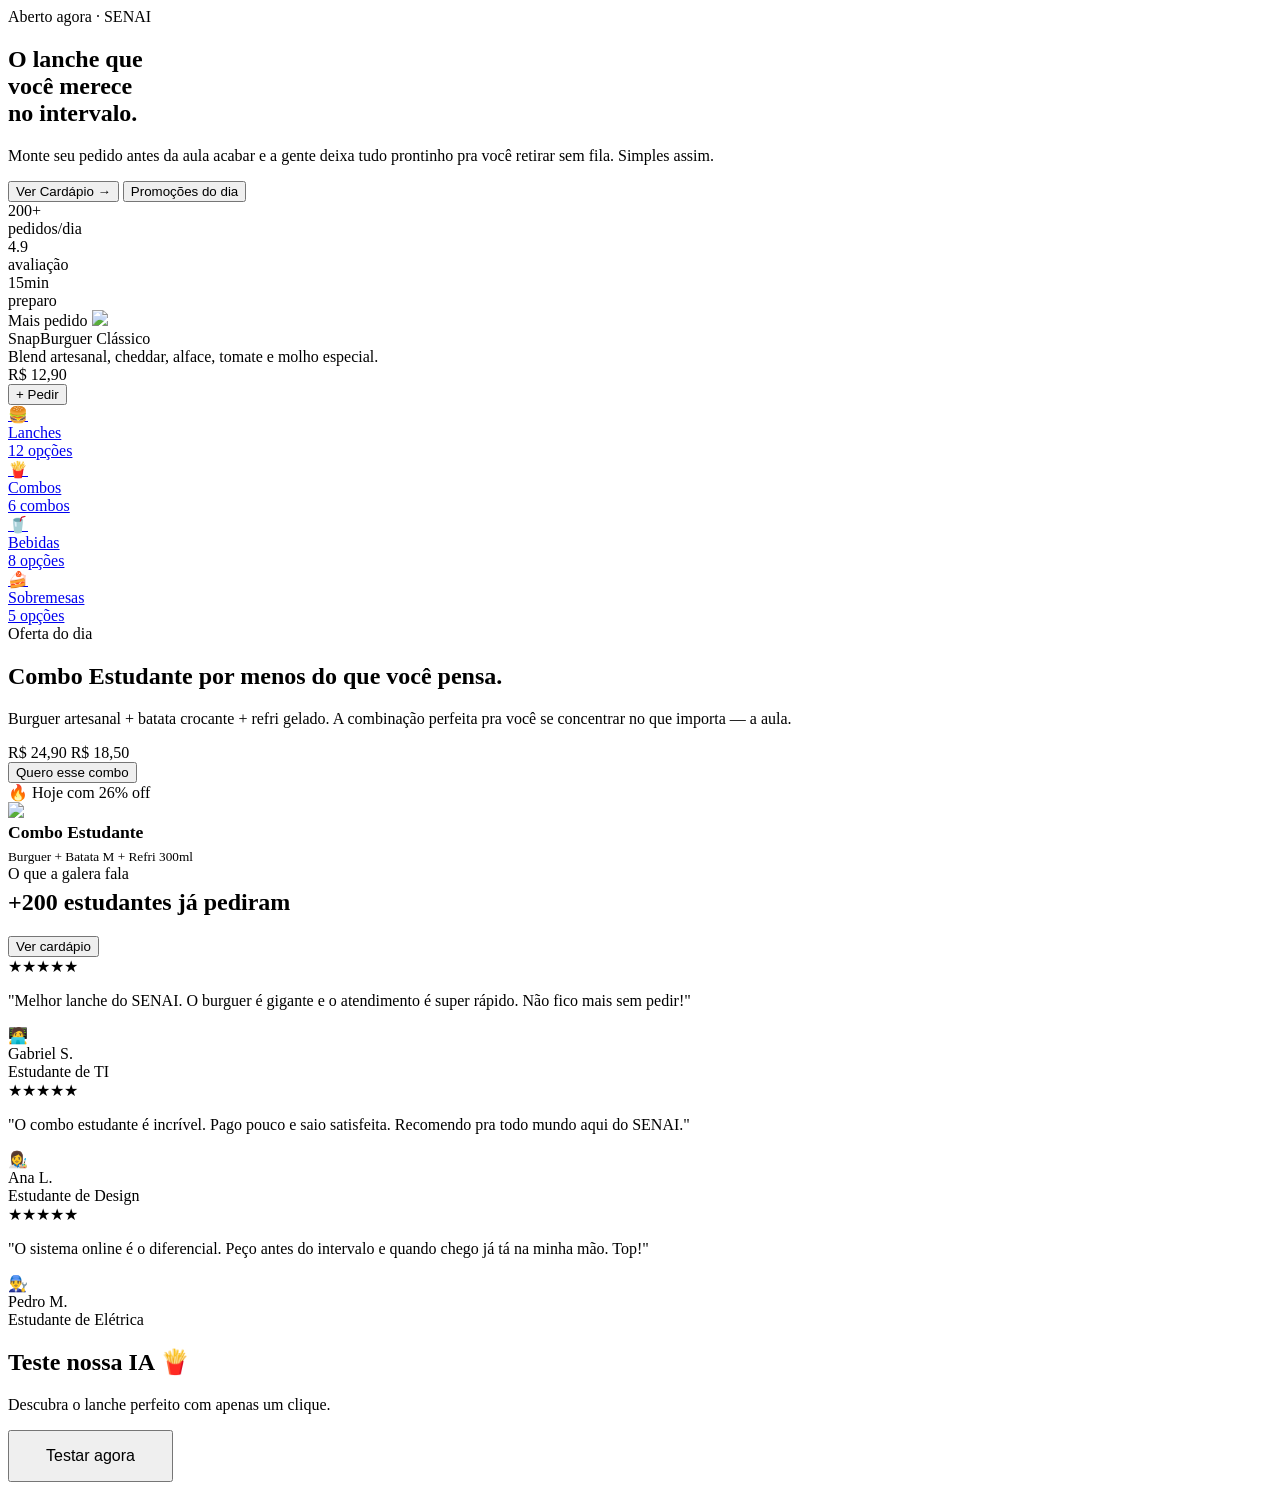
==== index.html @ 7b3da9c2 "Add files via upload" ====
<!DOCTYPE html>
<html lang="pt-BR">
<head>
  <meta charset="UTF-8">
  <meta name="viewport" content="width=device-width, initial-scale=1.0">
  <title>SnapBite — Lanchonete do SENAI</title>
  <link rel="icon" href="data:image/svg+xml,<svg xmlns='http://www.w3.org/2000/svg' viewBox='0 0 100 100'><text y='.9em' font-size='90'>🍔</text></svg>">
  <link rel="stylesheet" href="css/global.css">
  <link rel="stylesheet" href="css/home.css">
</head>
<body>
  <script src="js/skeleton.js"></script>
 

  <main>
    <!-- HERO -->
    <section class="hero">
      <div class="hero-inner">
        <div class="hero-content">
          <div class="hero-tag"><span class="dot"></span> Aberto agora · SENAI</div>
          <h1>O lanche que<br>você <span class="hl">merece</span><br>no intervalo.</h1>
          <p class="hero-desc">Monte seu pedido antes da aula acabar e a gente deixa tudo prontinho pra você retirar sem fila. Simples assim.</p>
          <div class="hero-ctas">
            <a href="cardapio.html"><button class="btn-primary">Ver Cardápio →</button></a>
            <a href="promocoes.html"><button class="btn-ghost">Promoções do dia</button></a>
          </div>
          <div class="hero-nums">
            <div class="hero-num-item">
              <div class="n-val">200+</div>
              <div class="n-lab">pedidos/dia</div>
            </div>
            <div class="hero-num-item">
              <div class="n-val">4.9</div>
              <div class="n-lab">avaliação</div>
            </div>
            <div class="hero-num-item">
              <div class="n-val">15min</div>
              <div class="n-lab">preparo</div>
            </div>
          </div>
        </div>

        <div class="hero-product">
          <div class="prod-card-hero">
            <span class="badge-topo">Mais pedido</span>
            <span class="emoji-grande"><img src="img/img1.png"></span>
            <div class="prod-card-nome">SnapBurguer Clássico</div>
            <div class="prod-card-desc">Blend artesanal, cheddar, alface, tomate e molho especial.</div>
            <div class="prod-card-row">
              <div class="prod-preco">R$ 12,90</div>
              <button class="prod-add-btn" onclick="adicionarAoCarrinho({id:'snb1',nome:'SnapBurguer Clássico',preco:12.90,emoji:'🍔',desc:'Blend artesanal clássico'})">+ Pedir</button>
            </div>
          </div>
        </div>
      </div>
    </section>

    <!-- STRIP CATEGORIAS -->
    <div class="strip-cats">
      <div class="strip-cats-inner">
        <a href="cardapio.html" class="cat-item">
          <span class="cat-emoji">🍔</span>
          <div class="cat-info"><div class="cat-nome">Lanches</div><div class="cat-qtd">12 opções</div></div>
        </a>
        <a href="cardapio.html" class="cat-item">
          <span class="cat-emoji">🍟</span>
          <div class="cat-info"><div class="cat-nome">Combos</div><div class="cat-qtd">6 combos</div></div>
        </a>
        <a href="cardapio.html" class="cat-item">
          <span class="cat-emoji">🥤</span>
          <div class="cat-info"><div class="cat-nome">Bebidas</div><div class="cat-qtd">8 opções</div></div>
        </a>
        <a href="cardapio.html" class="cat-item">
          <span class="cat-emoji">🍰</span>
          <div class="cat-info"><div class="cat-nome">Sobremesas</div><div class="cat-qtd">5 opções</div></div>
        </a>
      </div>
    </div>

    <!-- DESTAQUE DO DIA -->
    <section class="sec-destaque">
      <div class="destaque-inner">
        <div class="destaque-texto">
          <span class="eyebrow" style="color:var(--terracota)">Oferta do dia</span>
          <h2>Combo Estudante por menos do que você pensa.</h2>
          <p>Burguer artesanal + batata crocante + refri gelado. A combinação perfeita pra você se concentrar no que importa — a aula.</p>
          <div class="preco-bloco">
            <span class="preco-antes">R$ 24,90</span>
            <span class="preco-agora">R$ 18,50</span>
          </div>
          <button class="btn-secondary" onclick="adicionarAoCarrinho({id:'combo1',nome:'Combo Estudante',preco:18.50,emoji:'🍔',desc:'Burguer + Batata + Refri'})">Quero esse combo</button>
        </div>
        <div class="destaque-card">
          <span class="rotulo">🔥 Hoje com 26% off</span>
          <div class="emoji-destaque"><img src="img/img2.png"></div>
          <div style="font-family:'Playfair Display',serif;font-size:1.1rem;font-weight:700;color:var(--preto-q)">Combo Estudante</div>
          <div style="color:var(--cinza-q);font-size:0.83rem;margin-top:6px">Burguer + Batata M + Refri 300ml</div>
        </div>
      </div>
    </section>

    <!-- DEPOIMENTOS -->
    <section class="sec-depo">
      <div class="sec-depo-inner">
        <div class="depo-header">
          <div>
            <span class="eyebrow">O que a galera fala</span>
            <h2 class="section-title" style="margin-top:6px">+200 estudantes já pediram</h2>
          </div>
          <a href="cardapio.html"><button class="btn-ghost">Ver cardápio</button></a>
        </div>
        <div class="depo-grid">
          <div class="depo-card">
            <div class="depo-stars">★★★★★</div>
            <p class="depo-texto">"Melhor lanche do SENAI. O burguer é gigante e o atendimento é super rápido. Não fico mais sem pedir!"</p>
            <div class="depo-autor">
              <div class="depo-av">🧑‍💻</div>
              <div><div class="depo-nome">Gabriel S.</div><div class="depo-cargo">Estudante de TI</div></div>
            </div>
          </div>
          <div class="depo-card">
            <div class="depo-stars">★★★★★</div>
            <p class="depo-texto">"O combo estudante é incrível. Pago pouco e saio satisfeita. Recomendo pra todo mundo aqui do SENAI."</p>
            <div class="depo-autor">
              <div class="depo-av">👩‍🎨</div>
              <div><div class="depo-nome">Ana L.</div><div class="depo-cargo">Estudante de Design</div></div>
            </div>
          </div>
          <div class="depo-card">
            <div class="depo-stars">★★★★★</div>
            <p class="depo-texto">"O sistema online é o diferencial. Peço antes do intervalo e quando chego já tá na minha mão. Top!"</p>
            <div class="depo-autor">
              <div class="depo-av">👨‍🔧</div>
              <div><div class="depo-nome">Pedro M.</div><div class="depo-cargo">Estudante de Elétrica</div></div>
            </div>
          </div>
        </div>
      </div>
    </section>

    <!-- CTA -->
    <section class="sec-cta">
      <div class="sec-cta-inner">
        <h2>Teste nossa IA 🍟</h2>
        <p>Descubra o lanche perfeito com apenas um clique.</p>
        <a href="IA.html"><button class="btn-primary" style="margin:0 auto;display:inline-flex;padding:15px 36px;font-size:1rem">Testar agora</button></a>
      </div>
    </section>
  </main>

  <script src="js/components.js"></script>
  <script src="js/app.js"></script>
  <script type="module" src="backend/firebase-auth.js"></script>

</body>
</html>
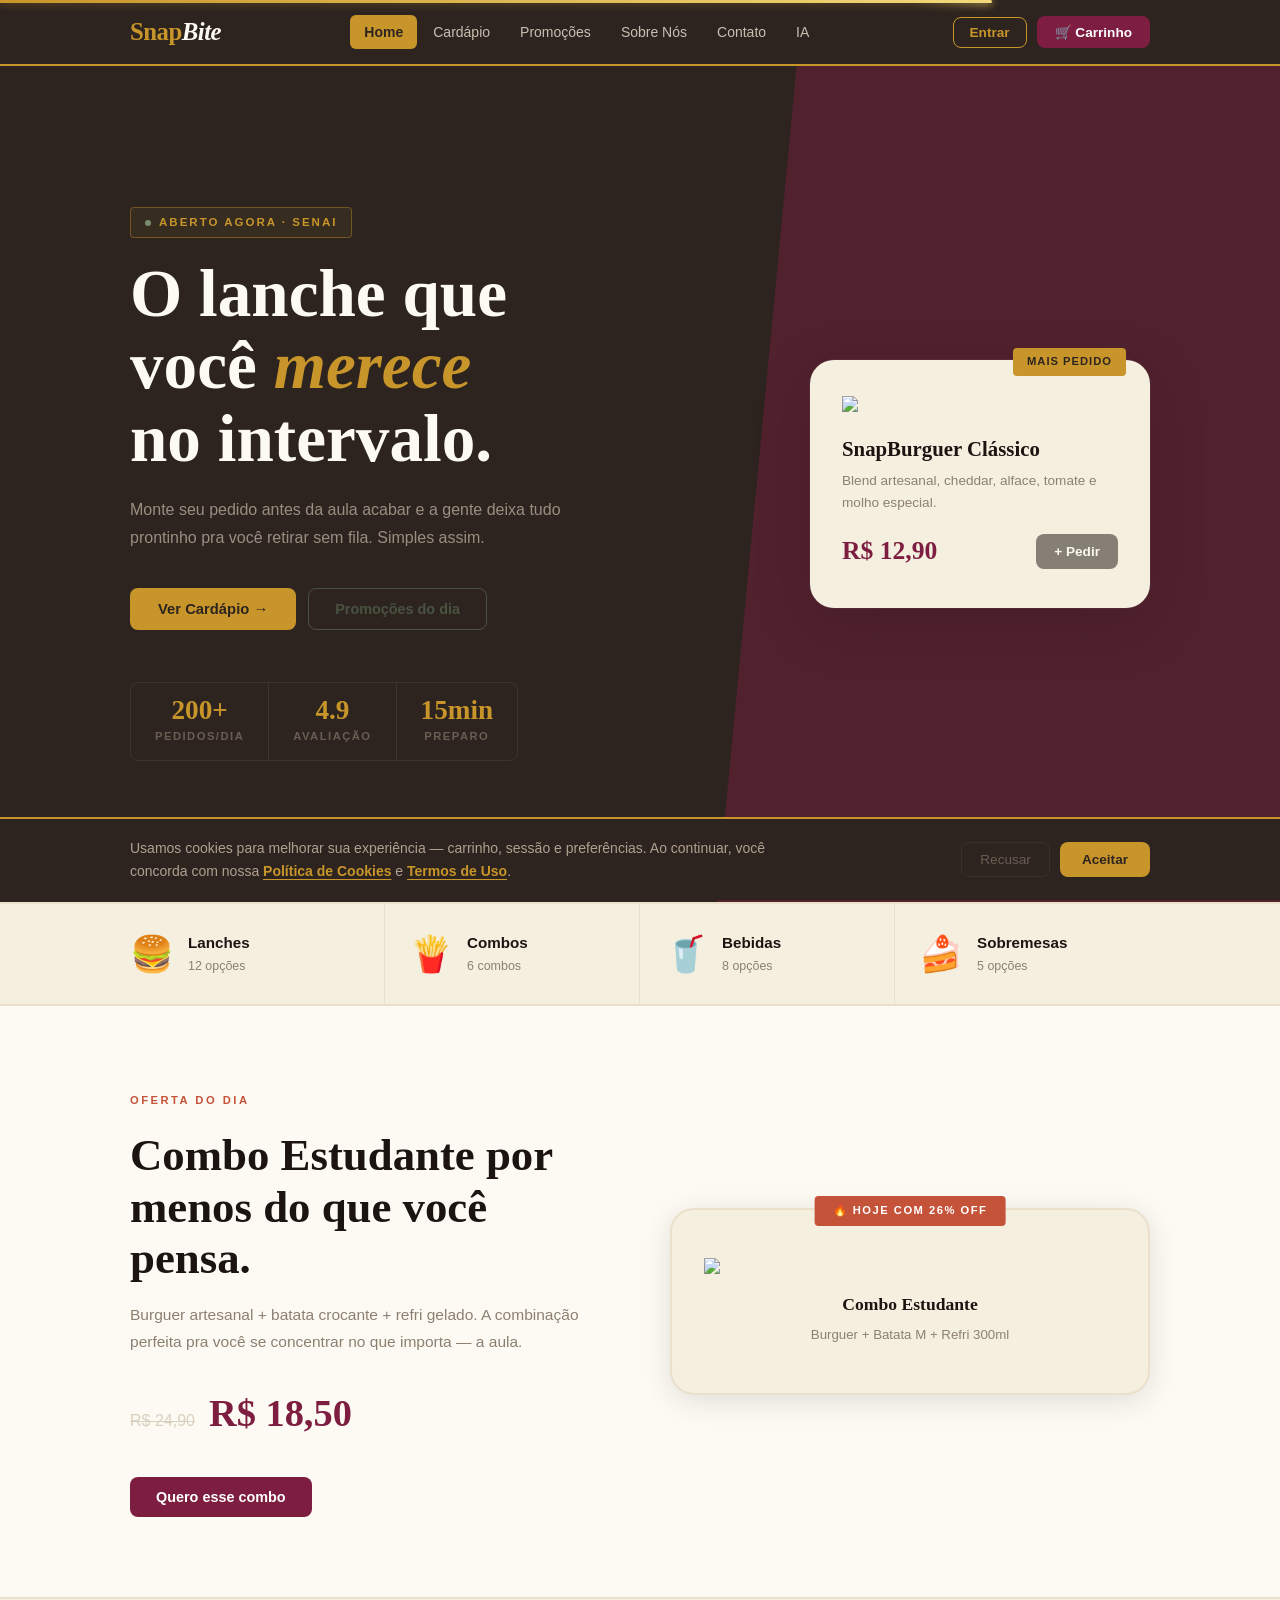
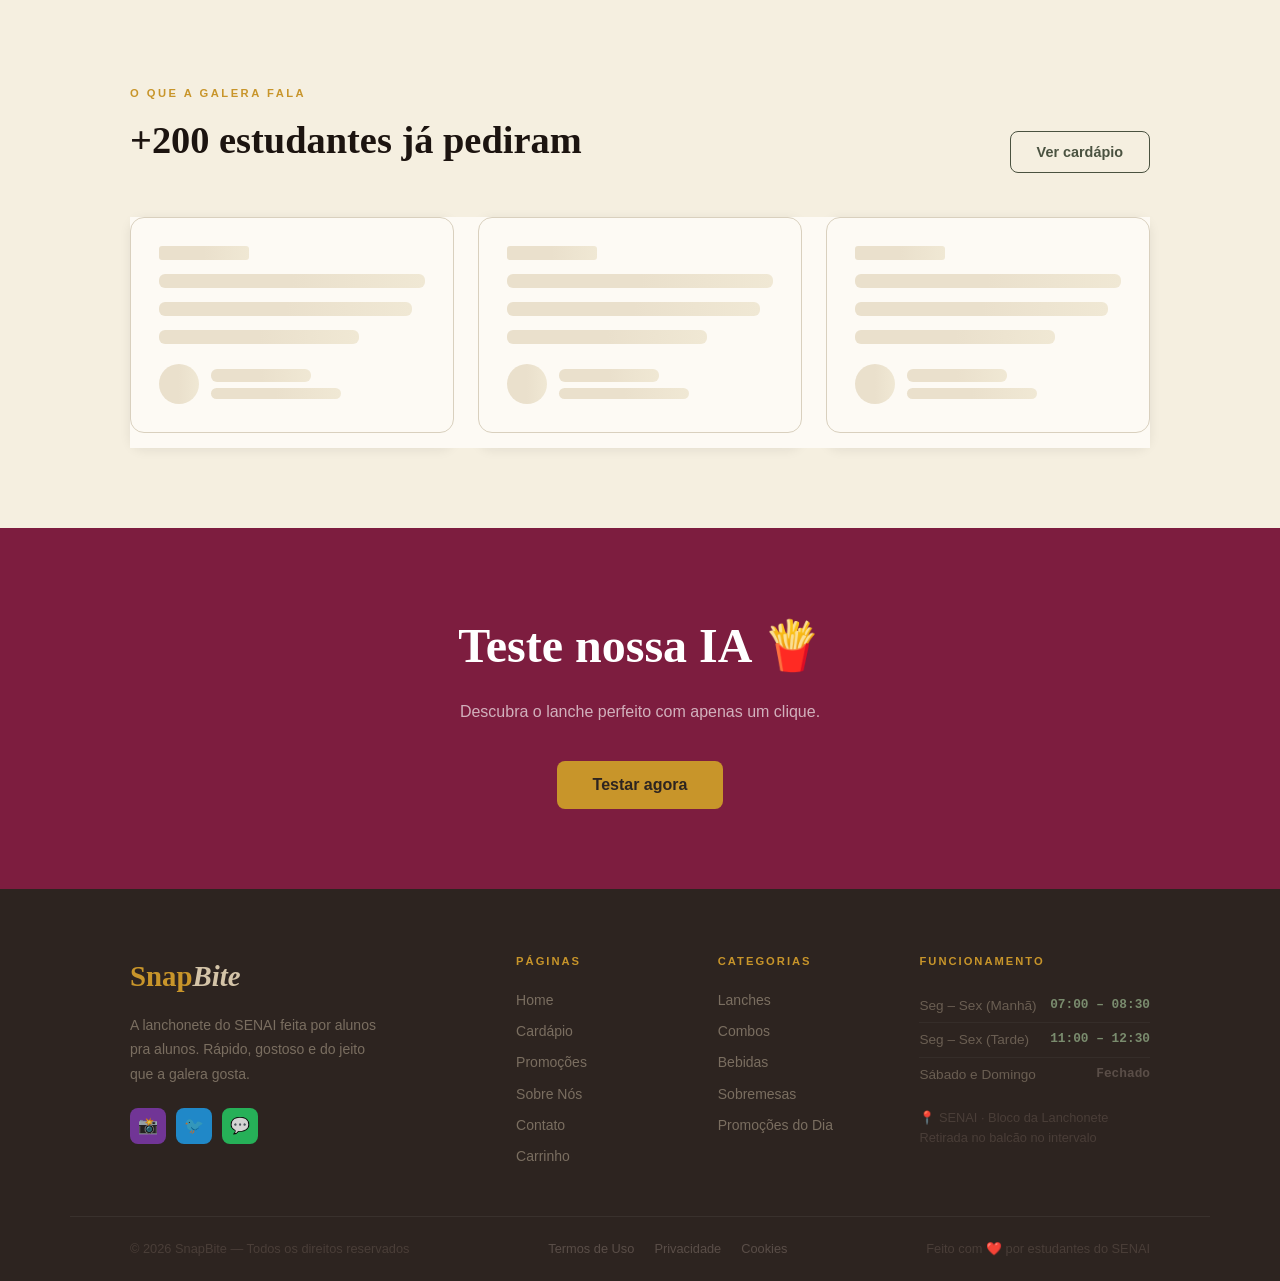
==== commit 1f0561ca: "Atualizar o index.html" ====
--- a/index.html
+++ b/index.html
@@ -5,11 +5,11 @@
   <meta name="viewport" content="width=device-width, initial-scale=1.0">
   <title>SnapBite — Lanchonete do SENAI</title>
   <link rel="icon" href="data:image/svg+xml,<svg xmlns='http://www.w3.org/2000/svg' viewBox='0 0 100 100'><text y='.9em' font-size='90'>🍔</text></svg>">
-  <link rel="stylesheet" href="css/global.css">
-  <link rel="stylesheet" href="css/home.css">
+  <link rel="stylesheet" href="global.css">
+  <link rel="stylesheet" href="home.css">
 </head>
 <body>
-  <script src="js/skeleton.js"></script>
+  <script src="skeleton.js"></script>
  
 
   <main>
@@ -148,9 +148,9 @@
     </section>
   </main>
 
-  <script src="js/components.js"></script>
-  <script src="js/app.js"></script>
-  <script type="module" src="backend/firebase-auth.js"></script>
+  <script src="components.js"></script>
+  <script src="app.js"></script>
+  <script type="module" src="firebase-auth.js"></script>
 
 </body>
 </html>
--- a/global.css
+++ b/global.css
@@ -0,0 +1,739 @@
+@import url('https://fonts.googleapis.com/css2?family=Playfair+Display:ital,wght@0,700;0,900;1,700&family=DM+Sans:wght@300;400;500;600;700&family=DM+Mono:wght@400;500&display=swap');
+
+:root {
+  --mostarda:   #C8952A;
+  --mostarda-cl:#F2D97A;
+  --vinho:      #7D1D3F;
+  --vinho-cl:   #A84060;
+  --creme:      #F5EFE0;
+  --creme-esc:  #EAE0CC;
+  --oliva:      #4A5240;
+  --oliva-cl:   #7A8C6E;
+  --terracota:  #C4533A;
+  --terracota-cl:#E8866F;
+  --off-white:  #FDFAF4;
+  --cinza-q:    #8C8070;
+  --cinza-borda:#D9D0BE;
+  --preto-q:    #1C1410;
+  --preto-mid:  #2D2420;
+  --sombra-s:  0 2px 12px rgba(28,20,16,0.08);
+  --sombra-m:  0 6px 28px rgba(28,20,16,0.12);
+  --sombra-g:  0 16px 56px rgba(28,20,16,0.18);
+  --radius:    14px;
+  --radius-sm: 8px;
+  --radius-xl: 24px;
+  --t:         0.22s cubic-bezier(.4,0,.2,1);
+  --max-w:     1140px;
+  --gutter:    clamp(20px, 5vw, 60px);
+}
+
+*, *::before, *::after { box-sizing: border-box; margin: 0; padding: 0; }
+html { scroll-behavior: smooth; }
+
+html, body {
+  width: 100%;
+  min-height: 100%;
+}
+
+body {
+  font-family: 'DM Sans', sans-serif;
+  background: var(--off-white);
+  color: var(--preto-q);
+  min-height: 100vh;
+  display: flex;
+  flex-direction: column;
+  font-size: 16px;
+  line-height: 1.6;
+}
+
+body > main {
+  flex: 1;
+  display: block;
+  width: 100%;
+}
+
+body > .footer {
+  margin-top: auto;
+  flex-shrink: 0;
+}
+
+a { color: inherit; text-decoration: none; }
+img { display: block; max-width: 100%; }
+button, input, select, textarea { font-family: inherit; }
+
+.container {
+  width: 100%;
+  max-width: var(--max-w);
+  margin-left: auto;
+  margin-right: auto;
+  padding-left: var(--gutter);
+  padding-right: var(--gutter);
+}
+
+/* ── NAVBAR ── */
+.navbar {
+  position: sticky;
+  top: 0;
+  z-index: 1000;
+  background: var(--preto-mid);
+  border-bottom: 2px solid var(--mostarda);
+}
+
+.navbar-inner {
+  max-width: var(--max-w);
+  margin: 0 auto;
+  padding: 0 var(--gutter);
+  height: 64px;
+  display: flex;
+  align-items: center;
+  justify-content: space-between;
+  gap: 24px;
+}
+
+.navbar-logo {
+  font-family: 'Playfair Display', serif;
+  font-size: 1.55rem;
+  font-weight: 900;
+  color: var(--mostarda);
+  letter-spacing: -0.5px;
+  flex-shrink: 0;
+}
+.navbar-logo em { font-style: italic; color: var(--off-white); font-weight: 700; }
+
+.navbar-links {
+  display: flex;
+  align-items: center;
+  gap: 2px;
+  list-style: none;
+}
+.navbar-links a {
+  display: block;
+  color: #C8BFB0;
+  font-size: 0.875rem;
+  font-weight: 500;
+  padding: 6px 14px;
+  border-radius: 6px;
+  transition: background var(--t), color var(--t);
+}
+.navbar-links a:hover { background: rgba(200,149,42,0.15); color: var(--mostarda-cl); }
+.navbar-links a.active { background: var(--mostarda); color: var(--preto-mid); font-weight: 700; }
+
+.navbar-actions { display: flex; align-items: center; gap: 10px; flex-shrink: 0; }
+
+.hamburger { display: none; flex-direction: column; gap: 4px; cursor: pointer; background: none; border: none; padding: 6px; }
+.hamburger span { display: block; width: 22px; height: 2px; background: var(--mostarda); border-radius: 2px; transition: var(--t); }
+
+.btn-carrinho {
+  position: relative;
+  background: var(--vinho);
+  color: #fff;
+  border: none;
+  border-radius: var(--radius-sm);
+  padding: 8px 18px;
+  font-weight: 600;
+  font-size: 0.85rem;
+  cursor: pointer;
+  display: flex;
+  align-items: center;
+  gap: 8px;
+  transition: background var(--t), transform var(--t);
+}
+.btn-carrinho:hover { background: var(--vinho-cl); transform: translateY(-1px); }
+
+.carrinho-badge {
+  background: var(--mostarda);
+  color: var(--preto-mid);
+  border-radius: 50%;
+  font-size: 0.65rem;
+  font-weight: 700;
+  width: 18px; height: 18px;
+  display: flex; align-items: center; justify-content: center;
+  position: absolute;
+  top: -7px; right: -7px;
+  border: 2px solid var(--preto-mid);
+}
+
+.btn-login-nav {
+  background: transparent;
+  color: var(--mostarda);
+  border: 1.5px solid var(--mostarda);
+  border-radius: var(--radius-sm);
+  padding: 7px 16px;
+  font-weight: 600;
+  font-size: 0.85rem;
+  cursor: pointer;
+  transition: background var(--t), color var(--t);
+}
+.btn-login-nav:hover { background: var(--mostarda); color: var(--preto-mid); }
+
+/* ── BOTÕES ── */
+.btn-primary {
+  background: var(--mostarda);
+  color: var(--preto-mid);
+  border: none;
+  border-radius: var(--radius-sm);
+  padding: 13px 28px;
+  font-weight: 700;
+  font-size: 0.925rem;
+  cursor: pointer;
+  transition: background var(--t), transform var(--t), box-shadow var(--t);
+  display: inline-flex;
+  align-items: center;
+  gap: 8px;
+}
+.btn-primary:hover { background: var(--mostarda-cl); transform: translateY(-2px); box-shadow: 0 6px 20px rgba(200,149,42,0.35); }
+
+.btn-secondary {
+  background: var(--vinho);
+  color: #fff;
+  border: none;
+  border-radius: var(--radius-sm);
+  padding: 12px 26px;
+  font-weight: 600;
+  font-size: 0.9rem;
+  cursor: pointer;
+  transition: background var(--t), transform var(--t);
+  display: inline-flex;
+  align-items: center;
+  gap: 8px;
+}
+.btn-secondary:hover { background: var(--vinho-cl); transform: translateY(-2px); }
+
+.btn-ghost {
+  background: transparent;
+  color: var(--oliva);
+  border: 1.5px solid var(--oliva);
+  border-radius: var(--radius-sm);
+  padding: 12px 26px;
+  font-weight: 600;
+  font-size: 0.9rem;
+  cursor: pointer;
+  transition: background var(--t), color var(--t);
+  display: inline-flex;
+  align-items: center;
+  gap: 8px;
+}
+.btn-ghost:hover { background: var(--oliva); color: #fff; }
+
+/* ── FOOTER ── */
+/* garante que o footer sempre fica no fundo */
+main {
+  flex: 1;
+}
+.footer {
+  margin-top: auto;
+}
+.footer {
+  background: var(--preto-mid);
+  color: #A09080;
+  flex-shrink: 0;
+  margin-top: auto;
+}
+
+.footer-main {
+  max-width: var(--max-w);
+  margin: 0 auto;
+  padding: 64px var(--gutter) 48px;
+  display: grid;
+  grid-template-columns: 2.2fr 1fr 1fr 1.5fr;
+  gap: 48px;
+  border-bottom: 1px solid rgba(255,255,255,0.06);
+}
+
+.footer-logo {
+  font-family: 'Playfair Display', serif;
+  font-size: 1.8rem;
+  font-weight: 900;
+  color: var(--mostarda);
+  display: block;
+  margin-bottom: 14px;
+}
+.footer-logo em { font-style: italic; color: #d4c4a8; font-weight: 700; }
+
+.footer-brand p { font-size: 0.875rem; line-height: 1.75; color: #7A6E60; max-width: 260px; }
+
+.footer-socials { display: flex; gap: 10px; margin-top: 22px; }
+
+.soc { width: 36px; height: 36px; border-radius: 8px; display: flex; align-items: center; justify-content: center; font-size: 1rem; cursor: pointer; transition: transform var(--t), opacity var(--t); opacity: 0.8; }
+.soc:hover { transform: translateY(-3px); opacity: 1; }
+.soc.ig { background: #833ab4; color: #fff; }
+.soc.tw { background: #1DA1F2; color: #fff; }
+.soc.wa { background: #25D366; color: #fff; }
+
+.footer-col h4 { font-size: 0.7rem; font-weight: 700; text-transform: uppercase; letter-spacing: 2px; color: var(--mostarda); margin-bottom: 18px; }
+.footer-col ul { list-style: none; display: flex; flex-direction: column; gap: 9px; }
+.footer-col ul a { font-size: 0.875rem; color: #7A6E60; transition: color var(--t), padding-left var(--t); display: block; }
+.footer-col ul a:hover { color: var(--creme); padding-left: 5px; }
+
+.horario-row { display: flex; justify-content: space-between; font-size: 0.85rem; gap: 12px; padding: 6px 0; border-bottom: 1px solid rgba(255,255,255,0.04); }
+.horario-row:last-of-type { border-bottom: none; }
+.horario-row .dia { color: #6A5E52; }
+.horario-row .hr { color: var(--oliva-cl); font-weight: 600; font-family: 'DM Mono', monospace; font-size: 0.8rem; }
+.horario-row.off .hr { color: #5A4E48; }
+
+.footer-bottom-bar {
+  max-width: var(--max-w);
+  margin: 0 auto;
+  padding: 22px var(--gutter);
+  display: flex;
+  align-items: center;
+  justify-content: space-between;
+  gap: 16px;
+  flex-wrap: wrap;
+  font-size: 0.8rem;
+  color: #4A3E38;
+}
+.footer-bottom-bar a { color: #5A4E48; transition: color var(--t); }
+.footer-bottom-bar a:hover { color: var(--mostarda); }
+
+/* ── COOKIE ── */
+.cookie-banner {
+  position: fixed;
+  bottom: 0; left: 0; right: 0;
+  z-index: 9999;
+  background: var(--preto-mid);
+  border-top: 2px solid var(--mostarda);
+  transform: translateY(0);
+  transition: transform 0.4s cubic-bezier(.4,0,.2,1);
+}
+.cookie-banner.hidden { transform: translateY(110%); }
+.cookie-inner { max-width: var(--max-w); margin: 0 auto; padding: 18px var(--gutter); display: flex; align-items: center; justify-content: space-between; gap: 24px; flex-wrap: wrap; }
+.cookie-text { font-size: 0.875rem; color: #B0A090; line-height: 1.6; max-width: 640px; }
+.cookie-text a { color: var(--mostarda); font-weight: 600; text-decoration: underline; text-underline-offset: 3px; }
+.cookie-btns { display: flex; gap: 10px; flex-shrink: 0; }
+.btn-ck-ok { background: var(--mostarda); color: var(--preto-mid); border: none; border-radius: var(--radius-sm); padding: 9px 22px; font-weight: 700; font-size: 0.85rem; cursor: pointer; transition: background var(--t); }
+.btn-ck-ok:hover { background: var(--mostarda-cl); }
+.btn-ck-no { background: transparent; color: #6A5E52; border: 1px solid #3A3028; border-radius: var(--radius-sm); padding: 9px 18px; font-size: 0.85rem; cursor: pointer; transition: border-color var(--t), color var(--t); }
+.btn-ck-no:hover { border-color: #6A5E52; color: #B0A090; }
+
+/* ── MODAL ── */
+.modal-overlay { position: fixed; inset: 0; background: rgba(28,20,16,0.72); z-index: 5000; display: flex; align-items: center; justify-content: center; padding: 20px; opacity: 0; pointer-events: none; transition: opacity 0.28s; backdrop-filter: blur(3px); }
+.modal-overlay.active { opacity: 1; pointer-events: all; }
+.modal-box { background: var(--off-white); border-radius: var(--radius-xl); padding: 40px; max-width: 440px; width: 100%; box-shadow: var(--sombra-g); transform: translateY(24px) scale(0.98); transition: transform 0.32s cubic-bezier(.4,0,.2,1); position: relative; border-top: 4px solid var(--mostarda); }
+.modal-overlay.active .modal-box { transform: translateY(0) scale(1); }
+.modal-close { position: absolute; top: 14px; right: 18px; background: none; border: none; font-size: 1.3rem; cursor: pointer; color: var(--cinza-q); line-height: 1; transition: color var(--t); }
+.modal-close:hover { color: var(--terracota); }
+.modal-box h2 { font-family: 'Playfair Display', serif; font-size: 1.7rem; font-weight: 900; color: var(--preto-q); margin-bottom: 5px; }
+.modal-sub { color: var(--cinza-q); font-size: 0.9rem; margin-bottom: 26px; }
+.modal-tabs { display: flex; gap: 3px; background: var(--creme-esc); border-radius: var(--radius-sm); padding: 3px; margin-bottom: 22px; }
+.modal-tab { flex: 1; padding: 8px; border-radius: 6px; cursor: pointer; font-weight: 600; font-size: 0.875rem; color: var(--cinza-q); border: none; background: none; transition: background var(--t), color var(--t); text-align: center; }
+.modal-tab.active { background: var(--off-white); color: var(--preto-q); box-shadow: var(--sombra-s); }
+.tab-content { display: none; }
+.tab-content.active { display: block; }
+.social-btns { display: flex; flex-direction: column; gap: 10px; margin-bottom: 20px; }
+.btn-soc { display: flex; align-items: center; gap: 12px; border: 1.5px solid var(--cinza-borda); border-radius: var(--radius-sm); padding: 11px 16px; font-weight: 600; font-size: 0.9rem; cursor: pointer; background: #fff; color: var(--preto-q); transition: border-color var(--t), box-shadow var(--t), transform var(--t); }
+.btn-soc:hover { border-color: var(--mostarda); box-shadow: 0 3px 12px rgba(200,149,42,0.15); transform: translateY(-1px); }
+.btn-soc img { width: 20px; height: 20px; border-radius: 4px; }
+.divider { display: flex; align-items: center; gap: 10px; margin-bottom: 18px; font-size: 0.8rem; color: var(--cinza-borda); font-weight: 500; letter-spacing: 0.5px; text-transform: uppercase; }
+.divider::before, .divider::after { content: ''; flex: 1; height: 1px; background: var(--cinza-borda); }
+.form-group { margin-bottom: 14px; }
+.form-group label { display: block; font-size: 0.8rem; font-weight: 700; color: var(--oliva); margin-bottom: 6px; text-transform: uppercase; letter-spacing: 0.8px; }
+.form-group input { width: 100%; padding: 11px 14px; border: 1.5px solid var(--cinza-borda); border-radius: var(--radius-sm); font-size: 0.9rem; background: #fff; transition: border-color var(--t); outline: none; color: var(--preto-q); }
+.form-group input:focus { border-color: var(--mostarda); }
+.modal-sucesso .modal-box { text-align: center; border-top-color: var(--oliva-cl); }
+.sucesso-icon { font-size: 4rem; margin-bottom: 14px; }
+.modal-sucesso h2 { color: var(--oliva); font-size: 1.6rem; margin-bottom: 12px; }
+.msg-compra { background: var(--creme-esc); border-left: 4px solid var(--oliva-cl); border-radius: var(--radius-sm); padding: 18px; font-size: 0.95rem; line-height: 1.7; color: var(--preto-mid); text-align: left; margin: 18px 0 24px; font-weight: 500; }
+
+/* ── TOAST ── */
+.toast-container { position: fixed; bottom: 28px; right: 28px; z-index: 8000; display: flex; flex-direction: column; gap: 10px; }
+.toast { background: var(--preto-mid); color: var(--creme); padding: 14px 20px; border-radius: var(--radius-sm); display: flex; align-items: center; gap: 10px; font-size: 0.875rem; font-weight: 500; max-width: 320px; box-shadow: var(--sombra-g); animation: toastIn 0.3s cubic-bezier(.4,0,.2,1); border-left: 3px solid var(--oliva-cl); }
+.toast.success { border-left-color: var(--oliva-cl); }
+.toast.error { border-left-color: var(--terracota); }
+.toast.warning { border-left-color: var(--mostarda); }
+.toast.info { border-left-color: var(--vinho-cl); }
+.toast .toast-icon { font-size: 1.1rem; flex-shrink: 0; }
+@keyframes toastIn { from { transform: translateX(50px); opacity: 0; } to { transform: translateX(0); opacity: 1; } }
+
+/* ── UTILS ── */
+.eyebrow { display: inline-block; font-size: 0.7rem; font-weight: 700; text-transform: uppercase; letter-spacing: 2.5px; color: var(--mostarda); margin-bottom: 10px; }
+.section-title { font-family: 'Playfair Display', serif; font-size: clamp(1.7rem, 3.5vw, 2.4rem); font-weight: 900; color: var(--preto-q); line-height: 1.15; margin-bottom: 10px; }
+.section-lead { color: var(--cinza-q); font-size: 1rem; line-height: 1.7; max-width: 560px; }
+.tag { display: inline-block; padding: 3px 10px; border-radius: 4px; font-size: 0.7rem; font-weight: 700; text-transform: uppercase; letter-spacing: 1px; }
+.tag-m { background: var(--mostarda); color: var(--preto-mid); }
+.tag-v { background: var(--vinho); color: #fff; }
+.tag-o { background: var(--oliva); color: #fff; }
+.tag-t { background: var(--terracota); color: #fff; }
+
+/* ── RESPONSIVO ── */
+@media (max-width: 900px) {
+  .navbar-links { display: none; flex-direction: column; gap: 4px; position: absolute; top: 64px; left: 0; right: 0; background: var(--preto-mid); padding: 16px var(--gutter) 20px; border-bottom: 2px solid var(--mostarda); }
+  .navbar-links.open { display: flex; }
+  .navbar-links a { padding: 10px 14px; border-radius: var(--radius-sm); }
+  .navbar-inner { position: relative; }
+  .hamburger { display: flex; }
+  .footer-main { grid-template-columns: 1fr 1fr; gap: 32px; }
+}
+@media (max-width: 560px) {
+  .footer-main { grid-template-columns: 1fr; gap: 28px; }
+  .modal-box { padding: 28px 20px; }
+  .cookie-inner { flex-direction: column; align-items: flex-start; }
+}
+
+/* ─────────────────────────────────────────
+   MODAL DE PAGAMENTO
+   ───────────────────────────────────────── */
+.pagamento-box {
+  max-width: 500px;
+  border-top-color: var(--oliva-cl);
+}
+
+.pag-total-pill {
+  display: inline-block;
+  background: var(--creme-esc);
+  border: 1.5px solid var(--cinza-borda);
+  border-radius: 50px;
+  padding: 6px 18px;
+  font-family: 'DM Mono', monospace;
+  font-size: 1rem;
+  font-weight: 600;
+  color: var(--vinho);
+  margin-bottom: 24px;
+}
+
+.metodos-grid {
+  display: grid;
+  grid-template-columns: 1fr 1fr;
+  gap: 12px;
+  margin-bottom: 20px;
+}
+
+.metodo-btn {
+  display: flex;
+  align-items: center;
+  gap: 12px;
+  border: 2px solid var(--cinza-borda);
+  border-radius: var(--radius);
+  padding: 14px 16px;
+  background: #fff;
+  cursor: pointer;
+  text-align: left;
+  transition: border-color var(--t), box-shadow var(--t), background var(--t);
+  position: relative;
+}
+
+.metodo-btn:hover {
+  border-color: var(--mostarda);
+  box-shadow: 0 4px 16px rgba(200,149,42,0.15);
+}
+
+.metodo-btn.ativo {
+  border-color: var(--oliva);
+  background: rgba(74,82,64,0.04);
+  box-shadow: 0 4px 16px rgba(74,82,64,0.15);
+}
+
+.metodo-icon {
+  font-size: 1.6rem;
+  flex-shrink: 0;
+  width: 36px;
+  text-align: center;
+}
+
+.metodo-info {
+  display: flex;
+  flex-direction: column;
+  gap: 2px;
+  flex: 1;
+}
+
+.metodo-nome {
+  font-weight: 700;
+  font-size: 0.95rem;
+  color: var(--preto-q);
+}
+
+.metodo-desc {
+  font-size: 0.75rem;
+  color: var(--cinza-q);
+}
+
+.metodo-check {
+  font-size: 0.8rem;
+  font-weight: 900;
+  color: var(--oliva-cl);
+  opacity: 0;
+  transition: opacity var(--t);
+  flex-shrink: 0;
+}
+
+.metodo-btn.ativo .metodo-check { opacity: 1; }
+
+.pag-extra {
+  margin-bottom: 16px;
+  animation: fadeInPag 0.25s ease;
+}
+
+@keyframes fadeInPag {
+  from { opacity: 0; transform: translateY(8px); }
+  to   { opacity: 1; transform: translateY(0); }
+}
+
+.btn-confirmar-pag {
+  width: 100%;
+  padding: 15px;
+  background: var(--oliva);
+  color: #fff;
+  border: none;
+  border-radius: var(--radius-sm);
+  font-weight: 700;
+  font-size: 0.97rem;
+  cursor: pointer;
+  margin-top: 8px;
+  transition: background var(--t), opacity var(--t), transform var(--t), box-shadow var(--t);
+  display: flex;
+  align-items: center;
+  justify-content: center;
+  gap: 8px;
+}
+
+.btn-confirmar-pag:not(:disabled):hover {
+  background: #3a4132;
+  transform: translateY(-2px);
+  box-shadow: 0 6px 20px rgba(74,82,64,0.35);
+}
+
+.btn-confirmar-pag:disabled {
+  opacity: 0.38;
+  cursor: not-allowed;
+}
+
+/* ═══════════════════════════════════════════════════════
+   SKELETON LOADING — SnapBite
+   Sistema de esqueleto animado para carregamento de página
+   ═══════════════════════════════════════════════════════ */
+
+/* ── Tela de splash ao carregar a página ── */
+#snapbite-splash {
+  position: fixed;
+  inset: 0;
+  z-index: 99999;
+  background: var(--preto-mid);
+  display: flex;
+  flex-direction: column;
+  align-items: center;
+  justify-content: center;
+  gap: 28px;
+  transition: opacity 0.5s cubic-bezier(.4,0,.2,1), visibility 0.5s;
+}
+
+#snapbite-splash.hidden {
+  opacity: 0;
+  visibility: hidden;
+  pointer-events: none;
+}
+
+.splash-logo {
+  font-family: 'Playfair Display', serif;
+  font-size: 2.8rem;
+  font-weight: 900;
+  color: var(--mostarda);
+  letter-spacing: -1px;
+  animation: splashPulse 1.6s ease-in-out infinite;
+}
+
+.splash-logo em {
+  font-style: italic;
+  color: var(--off-white);
+  font-weight: 700;
+}
+
+@keyframes splashPulse {
+  0%, 100% { opacity: 1; transform: scale(1); }
+  50%       { opacity: 0.7; transform: scale(0.97); }
+}
+
+.splash-bar-wrap {
+  width: 200px;
+  height: 3px;
+  background: rgba(255,255,255,0.08);
+  border-radius: 99px;
+  overflow: hidden;
+}
+
+.splash-bar {
+  height: 100%;
+  width: 0%;
+  background: linear-gradient(90deg, var(--mostarda), var(--mostarda-cl));
+  border-radius: 99px;
+  transition: width 0.35s cubic-bezier(.4,0,.2,1);
+  box-shadow: 0 0 12px rgba(200,149,42,0.5);
+}
+
+.splash-tagline {
+  font-size: 0.75rem;
+  font-weight: 600;
+  letter-spacing: 3px;
+  text-transform: uppercase;
+  color: #6A5E52;
+}
+
+/* ── Shimmer base — aplicado em qualquer elemento ── */
+.sk {
+  background: linear-gradient(
+    90deg,
+    var(--creme-esc) 25%,
+    #f0e8d4 50%,
+    var(--creme-esc) 75%
+  );
+  background-size: 200% 100%;
+  animation: shimmer 1.6s infinite linear;
+  border-radius: 6px;
+  display: block;
+}
+
+@keyframes shimmer {
+  0%   { background-position: 200% 0; }
+  100% { background-position: -200% 0; }
+}
+
+/* ── Wrapper que envolve o conteúdo real e o skeleton ── */
+.sk-wrap { position: relative; }
+
+.sk-wrap .sk-layer {
+  position: absolute;
+  inset: 0;
+  z-index: 10;
+  background: var(--off-white);
+  transition: opacity 0.4s ease, visibility 0.4s;
+}
+
+.sk-wrap.loaded .sk-layer {
+  opacity: 0;
+  visibility: hidden;
+  pointer-events: none;
+}
+
+/* ── Skeleton: card de produto ── */
+.sk-prod-card {
+  background: #fff;
+  border: 1.5px solid var(--cinza-borda);
+  border-radius: var(--radius);
+  overflow: hidden;
+  display: flex;
+  flex-direction: column;
+}
+
+.sk-prod-img {
+  height: 170px;
+  width: 100%;
+}
+
+.sk-prod-body {
+  padding: 18px;
+  display: flex;
+  flex-direction: column;
+  gap: 10px;
+}
+
+.sk-prod-nome  { height: 18px; width: 70%; }
+.sk-prod-desc1 { height: 13px; width: 100%; }
+.sk-prod-desc2 { height: 13px; width: 80%; }
+.sk-prod-foot  {
+  display: flex;
+  align-items: center;
+  justify-content: space-between;
+  margin-top: 8px;
+}
+.sk-prod-preco { height: 22px; width: 60px; }
+.sk-prod-btn   { height: 38px; width: 38px; border-radius: 8px; }
+
+/* ── Skeleton: hero da home ── */
+.sk-hero-tag   { height: 24px; width: 160px; border-radius: 4px; }
+.sk-hero-h1-1  { height: 54px; width: 90%; margin-top: 16px; border-radius: 8px; }
+.sk-hero-h1-2  { height: 54px; width: 70%; margin-top: 10px; border-radius: 8px; }
+.sk-hero-p     { height: 16px; width: 95%; margin-top: 18px; }
+.sk-hero-p2    { height: 16px; width: 80%; margin-top: 8px; }
+.sk-hero-ctas  { display: flex; gap: 12px; margin-top: 32px; }
+.sk-hero-btn   { height: 48px; width: 160px; border-radius: var(--radius-sm); }
+.sk-hero-btn2  { height: 48px; width: 140px; border-radius: var(--radius-sm); }
+.sk-hero-nums  { display: flex; gap: 0; margin-top: 48px; border: 1px solid var(--creme-esc); border-radius: var(--radius-sm); overflow: hidden; width: fit-content; }
+.sk-hero-num   { padding: 14px 24px; border-right: 1px solid var(--creme-esc); display: flex; flex-direction: column; gap: 6px; align-items: center; }
+.sk-hero-num:last-child { border-right: none; }
+.sk-hero-num-val { height: 26px; width: 52px; border-radius: 4px; }
+.sk-hero-num-lab { height: 11px; width: 62px; border-radius: 3px; }
+
+.sk-hero-card {
+  background: var(--creme);
+  border-radius: var(--radius-xl);
+  padding: 36px 32px;
+  max-width: 340px;
+  margin-left: auto;
+  display: flex;
+  flex-direction: column;
+  align-items: center;
+  gap: 14px;
+}
+.sk-hero-card-img   { height: 96px; width: 96px; border-radius: 50%; margin-bottom: 6px; }
+.sk-hero-card-nome  { height: 22px; width: 80%; border-radius: 6px; }
+.sk-hero-card-desc  { height: 14px; width: 90%; }
+.sk-hero-card-desc2 { height: 14px; width: 70%; }
+.sk-hero-card-row   { display: flex; align-items: center; justify-content: space-between; width: 100%; margin-top: 6px; }
+.sk-hero-card-preco { height: 28px; width: 72px; border-radius: 6px; }
+.sk-hero-card-btn   { height: 40px; width: 90px; border-radius: var(--radius-sm); }
+
+/* ── Skeleton: depoimento ── */
+.sk-depo-card {
+  background: var(--off-white);
+  border: 1px solid var(--cinza-borda);
+  border-radius: var(--radius);
+  padding: 28px;
+  display: flex;
+  flex-direction: column;
+  gap: 14px;
+}
+.sk-depo-stars { height: 14px; width: 90px; border-radius: 3px; }
+.sk-depo-t1    { height: 14px; width: 100%; }
+.sk-depo-t2    { height: 14px; width: 95%; }
+.sk-depo-t3    { height: 14px; width: 75%; }
+.sk-depo-autor { display: flex; align-items: center; gap: 12px; margin-top: 6px; }
+.sk-depo-av    { width: 40px; height: 40px; border-radius: 50%; flex-shrink: 0; }
+.sk-depo-info  { display: flex; flex-direction: column; gap: 6px; flex: 1; }
+.sk-depo-nome  { height: 13px; width: 100px; }
+.sk-depo-cargo { height: 11px; width: 130px; }
+
+/* ── Skeleton: página hero genérica (cardápio, carrinho, etc.) ── */
+.sk-page-hero {
+  background: var(--creme);
+  border-bottom: 2px solid var(--creme-esc);
+  padding: 52px 0 40px;
+}
+.sk-page-hero-inner {
+  max-width: var(--max-w);
+  margin: 0 auto;
+  padding: 0 var(--gutter);
+  display: flex;
+  flex-direction: column;
+  gap: 14px;
+}
+.sk-ph-eye  { height: 14px; width: 90px; }
+.sk-ph-h1   { height: 44px; width: 340px; border-radius: 8px; }
+.sk-ph-p    { height: 14px; width: 480px; max-width: 90%; }
+
+/* ── Progress bar no topo (NProgress style) ── */
+#sk-topbar {
+  position: fixed;
+  top: 0;
+  left: 0;
+  height: 3px;
+  width: 0%;
+  background: linear-gradient(90deg, var(--mostarda), var(--mostarda-cl));
+  z-index: 999999;
+  box-shadow: 0 0 10px rgba(200,149,42,0.6);
+  transition: width 0.3s ease, opacity 0.4s ease;
+  border-radius: 0 2px 2px 0;
+}
+
+#sk-topbar::after {
+  content: '';
+  position: absolute;
+  right: 0;
+  top: 50%;
+  transform: translateY(-50%);
+  width: 80px;
+  height: 100%;
+  background: linear-gradient(90deg, transparent, var(--mostarda-cl));
+  filter: blur(4px);
+  border-radius: 99px;
+}
+
--- a/home.css
+++ b/home.css
@@ -0,0 +1,371 @@
+/* HOME.CSS — SnapBite */
+
+/* ── HERO ── */
+.hero {
+  background: var(--preto-mid);
+  min-height: calc(100vh - 64px);
+  display: flex;
+  align-items: center;
+  position: relative;
+  overflow: hidden;
+}
+
+/* faixa diagonal decorativa */
+.hero::before {
+  content: '';
+  position: absolute;
+  right: -8%;
+  top: 0; bottom: 0;
+  width: 52%;
+  background: var(--vinho);
+  clip-path: polygon(12% 0, 100% 0, 100% 100%, 0% 100%);
+  opacity: 0.45;
+}
+
+.hero-inner {
+  max-width: var(--max-w);
+  margin: 0 auto;
+  padding: 80px var(--gutter);
+  display: grid;
+  grid-template-columns: 1fr 1fr;
+  align-items: center;
+  gap: 60px;
+  position: relative;
+  z-index: 1;
+  width: 100%;
+}
+
+.hero-tag {
+  display: inline-flex;
+  align-items: center;
+  gap: 8px;
+  border: 1px solid rgba(200,149,42,0.4);
+  border-radius: 4px;
+  padding: 5px 14px;
+  font-size: 0.72rem;
+  font-weight: 700;
+  color: var(--mostarda);
+  text-transform: uppercase;
+  letter-spacing: 2px;
+  margin-bottom: 20px;
+  background: rgba(200,149,42,0.07);
+}
+.hero-tag .dot { width: 6px; height: 6px; border-radius: 50%; background: var(--oliva-cl); animation: blink 1.8s infinite; }
+@keyframes blink { 0%,100%{opacity:1} 50%{opacity:0.3} }
+
+.hero h1 {
+  font-family: 'Playfair Display', serif;
+  font-size: clamp(2.6rem, 5.5vw, 4.2rem);
+  font-weight: 900;
+  color: var(--off-white);
+  line-height: 1.08;
+  margin-bottom: 20px;
+}
+.hero h1 .hl {
+  color: var(--mostarda);
+  font-style: italic;
+}
+
+.hero-desc {
+  color: #9A8E80;
+  font-size: 1rem;
+  line-height: 1.75;
+  margin-bottom: 36px;
+  max-width: 440px;
+}
+
+.hero-ctas { display: flex; gap: 12px; flex-wrap: wrap; margin-bottom: 52px; }
+
+.hero-nums {
+  display: flex;
+  gap: 0;
+  border: 1px solid rgba(255,255,255,0.07);
+  border-radius: var(--radius-sm);
+  overflow: hidden;
+  width: fit-content;
+}
+.hero-num-item {
+  padding: 14px 24px;
+  border-right: 1px solid rgba(255,255,255,0.07);
+  text-align: center;
+}
+.hero-num-item:last-child { border-right: none; }
+.n-val { font-family: 'Playfair Display', serif; font-size: 1.7rem; font-weight: 900; color: var(--mostarda); line-height: 1; }
+.n-lab { font-size: 0.7rem; color: #6A5E52; text-transform: uppercase; letter-spacing: 1.5px; margin-top: 4px; font-weight: 600; }
+
+/* produto card no hero */
+.hero-product {
+  position: relative;
+}
+
+.prod-card-hero {
+  background: var(--creme);
+  border-radius: var(--radius-xl);
+  padding: 36px 32px;
+  box-shadow: var(--sombra-g), 0 0 0 1px rgba(255,255,255,0.05);
+  max-width: 340px;
+  margin-left: auto;
+  position: relative;
+  animation: floatY 4s ease-in-out infinite;
+}
+@keyframes floatY { 0%,100%{transform:translateY(0)} 50%{transform:translateY(-10px)} }
+
+.prod-card-hero .emoji-grande {
+  font-size: 6rem;
+  text-align: center;
+  margin-bottom: 20px;
+  display: block;
+}
+
+.prod-card-nome { font-family: 'Playfair Display', serif; font-size: 1.3rem; font-weight: 700; color: var(--preto-q); margin-bottom: 5px; }
+.prod-card-desc { font-size: 0.85rem; color: var(--cinza-q); margin-bottom: 18px; }
+
+.prod-card-row {
+  display: flex;
+  align-items: center;
+  justify-content: space-between;
+}
+
+.prod-preco { font-family: 'Playfair Display', serif; font-size: 1.6rem; font-weight: 900; color: var(--vinho); }
+
+.prod-add-btn {
+  background: var(--preto-mid);
+  color: #fff;
+  border: none;
+  border-radius: var(--radius-sm);
+  padding: 10px 18px;
+  font-size: 0.85rem;
+  font-weight: 700;
+  cursor: pointer;
+  transition: background var(--t), transform var(--t);
+}
+.prod-add-btn:hover { background: var(--vinho); transform: scale(1.04); }
+
+.badge-topo {
+  position: absolute;
+  top: -12px; right: 24px;
+  background: var(--mostarda);
+  color: var(--preto-mid);
+  font-size: 0.7rem;
+  font-weight: 700;
+  text-transform: uppercase;
+  letter-spacing: 1px;
+  padding: 5px 14px;
+  border-radius: 4px;
+}
+
+/* ── FAIXA CATEGORIAS ── */
+.strip-cats {
+  background: var(--creme);
+  border-top: 2px solid var(--creme-esc);
+  border-bottom: 2px solid var(--creme-esc);
+}
+
+.strip-cats-inner {
+  max-width: var(--max-w);
+  margin: 0 auto;
+  padding: 0 var(--gutter);
+  display: grid;
+  grid-template-columns: repeat(4,1fr);
+}
+
+.cat-item {
+  display: flex;
+  align-items: center;
+  gap: 14px;
+  padding: 22px 0;
+  border-right: 1px solid var(--creme-esc);
+  padding-right: 24px;
+  padding-left: 24px;
+  cursor: pointer;
+  transition: background var(--t);
+  text-decoration: none;
+  color: inherit;
+}
+.cat-item:first-child { padding-left: 0; }
+.cat-item:last-child { border-right: none; padding-right: 0; }
+.cat-item:hover { background: rgba(200,149,42,0.06); }
+
+.cat-emoji { font-size: 2.2rem; flex-shrink: 0; }
+.cat-info .cat-nome { font-weight: 700; font-size: 0.95rem; color: var(--preto-q); }
+.cat-info .cat-qtd { font-size: 0.78rem; color: var(--cinza-q); margin-top: 2px; }
+
+/* ── DESTAQUE DO DIA ── */
+.sec-destaque {
+  padding: 80px 0;
+  background: var(--off-white);
+}
+
+.destaque-inner {
+  max-width: var(--max-w);
+  margin: 0 auto;
+  padding: 0 var(--gutter);
+  display: grid;
+  grid-template-columns: 1fr 1fr;
+  gap: 60px;
+  align-items: center;
+}
+
+.destaque-texto .eyebrow { color: var(--terracota); }
+
+.destaque-texto h2 {
+  font-family: 'Playfair Display', serif;
+  font-size: clamp(1.8rem, 3.5vw, 2.8rem);
+  font-weight: 900;
+  color: var(--preto-q);
+  line-height: 1.15;
+  margin: 10px 0 16px;
+}
+
+.destaque-texto p { color: var(--cinza-q); line-height: 1.75; margin-bottom: 28px; font-size: 0.97rem; }
+
+.preco-bloco { display: flex; align-items: baseline; gap: 14px; margin-bottom: 32px; }
+.preco-antes { color: var(--cinza-borda); font-size: 1rem; text-decoration: line-through; }
+.preco-agora { font-family: 'Playfair Display', serif; font-size: 2.4rem; font-weight: 900; color: var(--vinho); }
+
+.destaque-card {
+  background: var(--creme);
+  border-radius: var(--radius-xl);
+  padding: 48px 32px;
+  text-align: center;
+  position: relative;
+  border: 2px solid var(--creme-esc);
+  box-shadow: var(--sombra-m);
+}
+.destaque-card .emoji-destaque { font-size: 8rem; margin-bottom: 16px; animation: floatY 3.5s ease-in-out infinite; }
+.destaque-card .rotulo {
+  position: absolute;
+  top: -14px; left: 50%; transform: translateX(-50%);
+  background: var(--terracota);
+  color: #fff;
+  font-size: 0.7rem;
+  font-weight: 700;
+  text-transform: uppercase;
+  letter-spacing: 1.5px;
+  padding: 6px 18px;
+  border-radius: 4px;
+  white-space: nowrap;
+}
+
+/* ── DEPOIMENTOS ── */
+.sec-depo {
+  background: var(--creme);
+  border-top: 2px solid var(--creme-esc);
+  padding: 80px 0;
+}
+
+.sec-depo-inner {
+  max-width: var(--max-w);
+  margin: 0 auto;
+  padding: 0 var(--gutter);
+}
+
+.depo-header {
+  display: flex;
+  align-items: flex-end;
+  justify-content: space-between;
+  margin-bottom: 44px;
+  gap: 20px;
+  flex-wrap: wrap;
+}
+
+.depo-grid {
+  display: grid;
+  grid-template-columns: repeat(3,1fr);
+  gap: 24px;
+}
+
+.depo-card {
+  background: var(--off-white);
+  border-radius: var(--radius);
+  padding: 28px;
+  box-shadow: var(--sombra-s);
+  border: 1px solid var(--cinza-borda);
+  display: flex;
+  flex-direction: column;
+  gap: 16px;
+  transition: transform var(--t), box-shadow var(--t);
+}
+.depo-card:hover { transform: translateY(-4px); box-shadow: var(--sombra-m); }
+
+.depo-stars { color: var(--mostarda); font-size: 0.9rem; letter-spacing: 2px; }
+
+.depo-texto {
+  color: var(--preto-mid);
+  font-size: 0.93rem;
+  line-height: 1.7;
+  font-style: italic;
+  flex: 1;
+}
+
+.depo-autor { display: flex; align-items: center; gap: 12px; }
+.depo-av {
+  width: 40px; height: 40px;
+  border-radius: 50%;
+  background: var(--creme-esc);
+  display: flex; align-items: center; justify-content: center;
+  font-size: 1.2rem;
+  border: 2px solid var(--mostarda);
+  flex-shrink: 0;
+}
+.depo-nome { font-weight: 700; font-size: 0.9rem; }
+.depo-cargo { font-size: 0.77rem; color: var(--cinza-q); }
+
+/* ── CTA FINAL ── */
+.sec-cta {
+  background: var(--vinho);
+  padding: 80px 0;
+  position: relative;
+  overflow: hidden;
+}
+.sec-cta::before {
+  content: url('img\img1.png');
+  position: absolute;
+  font-size: 16rem;
+  right: 4%;
+  top: 50%;
+  transform: translateY(-50%) rotate(-15deg);
+  opacity: 0.06;
+  pointer-events: none;
+}
+
+.sec-cta-inner {
+  max-width: var(--max-w);
+  margin: 0 auto;
+  padding: 0 var(--gutter);
+  text-align: center;
+  position: relative;
+  z-index: 1;
+}
+
+.sec-cta h2 {
+  font-family: 'Playfair Display', serif;
+  font-size: clamp(2rem, 4vw, 3rem);
+  color: #fff;
+  font-weight: 900;
+  margin-bottom: 14px;
+}
+.sec-cta p { color: rgba(255,255,255,0.65); font-size: 1rem; margin-bottom: 36px; }
+
+/* ── RESPONSIVO HOME ── */
+@media (max-width: 900px) {
+  .hero-inner { grid-template-columns: 1fr; text-align: center; padding: 60px var(--gutter); }
+  .hero::before { display: none; }
+  .hero-desc { margin: 0 auto 36px; }
+  .hero-ctas { justify-content: center; }
+  .hero-nums { margin: 0 auto; }
+  .hero-product { display: flex; justify-content: center; order: -1; }
+  .prod-card-hero { margin: 0; }
+  .strip-cats-inner { grid-template-columns: repeat(2,1fr); }
+  .cat-item:nth-child(2) { border-right: none; padding-right: 0; }
+  .cat-item:nth-child(3) { padding-left: 0; border-right: 1px solid var(--creme-esc); }
+  .destaque-inner { grid-template-columns: 1fr; gap: 36px; }
+  .destaque-card { max-width: 360px; }
+  .depo-grid { grid-template-columns: 1fr; }
+}
+
+@media (max-width: 560px) {
+  .strip-cats-inner { grid-template-columns: repeat(2,1fr); }
+  .hero-nums { width: 100%; flex-wrap: wrap; }
+  .hero-num-item { flex: 1 1 33%; }
+}
